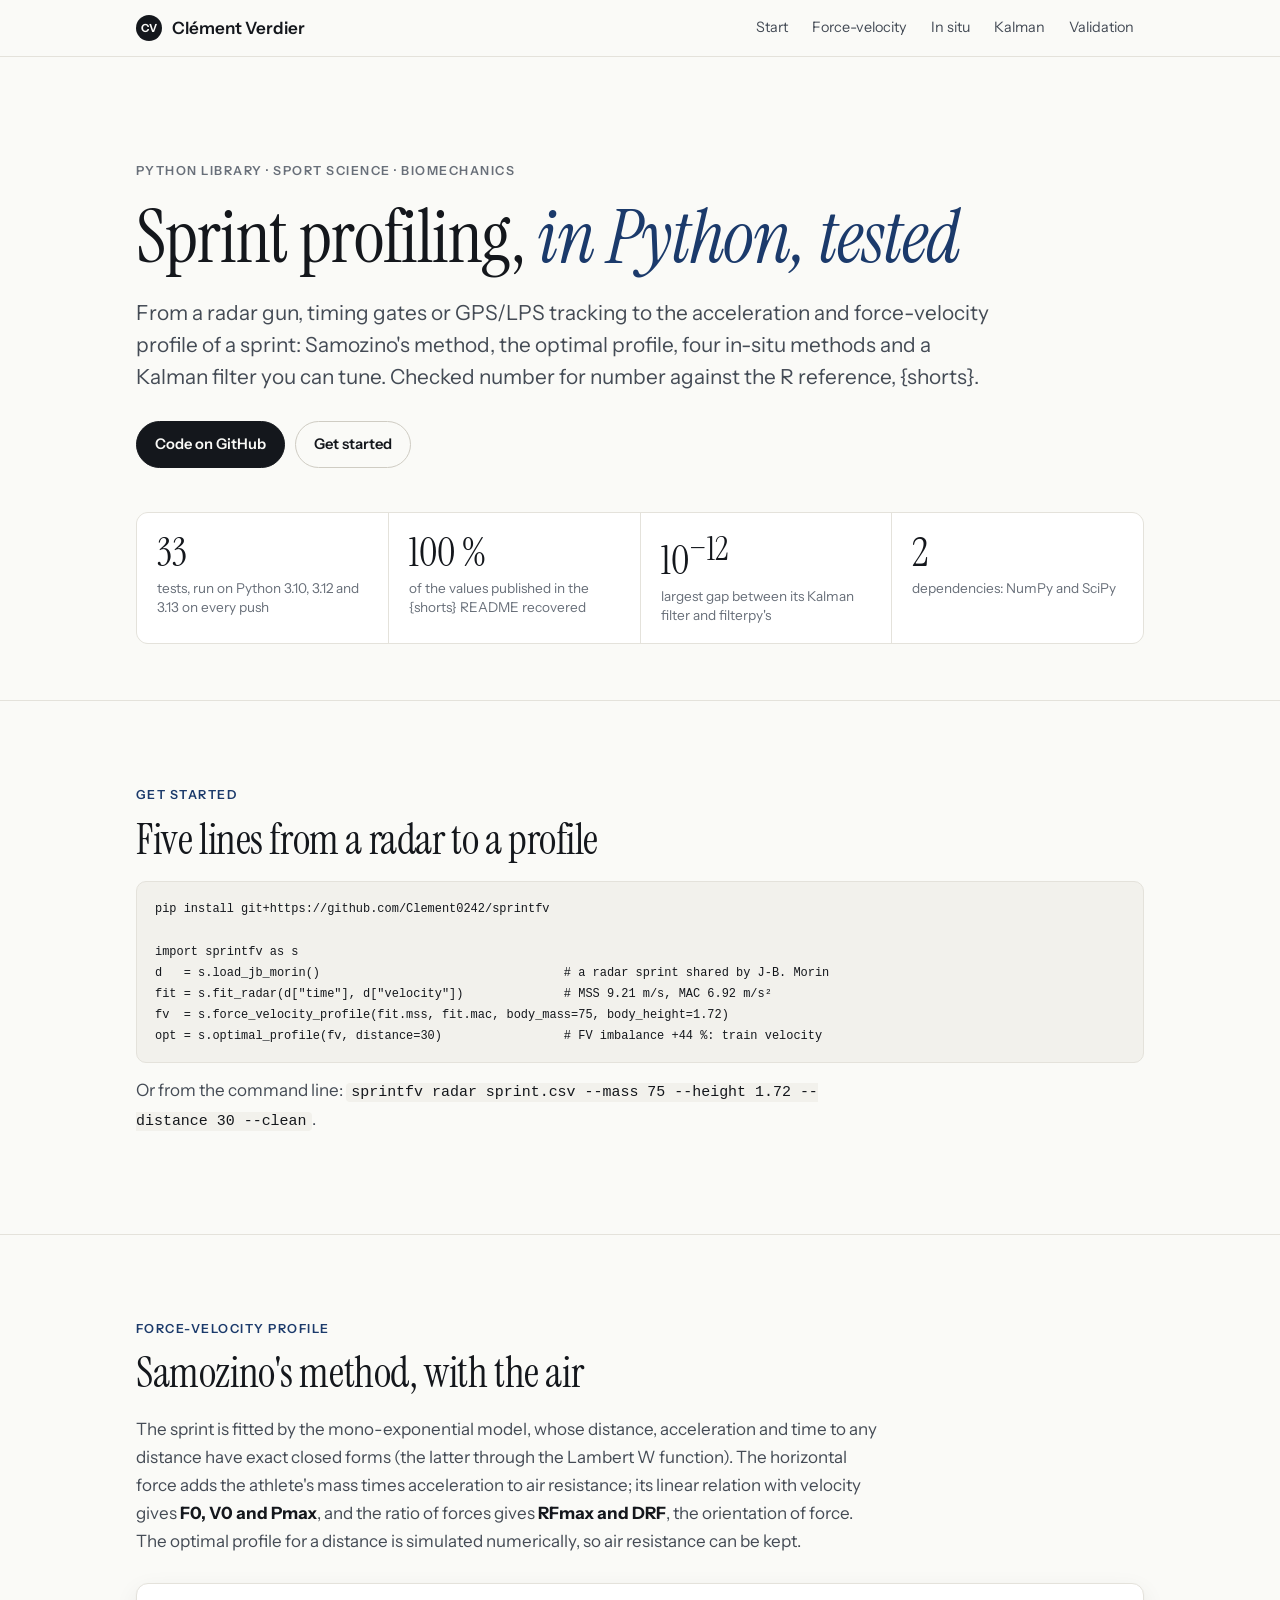
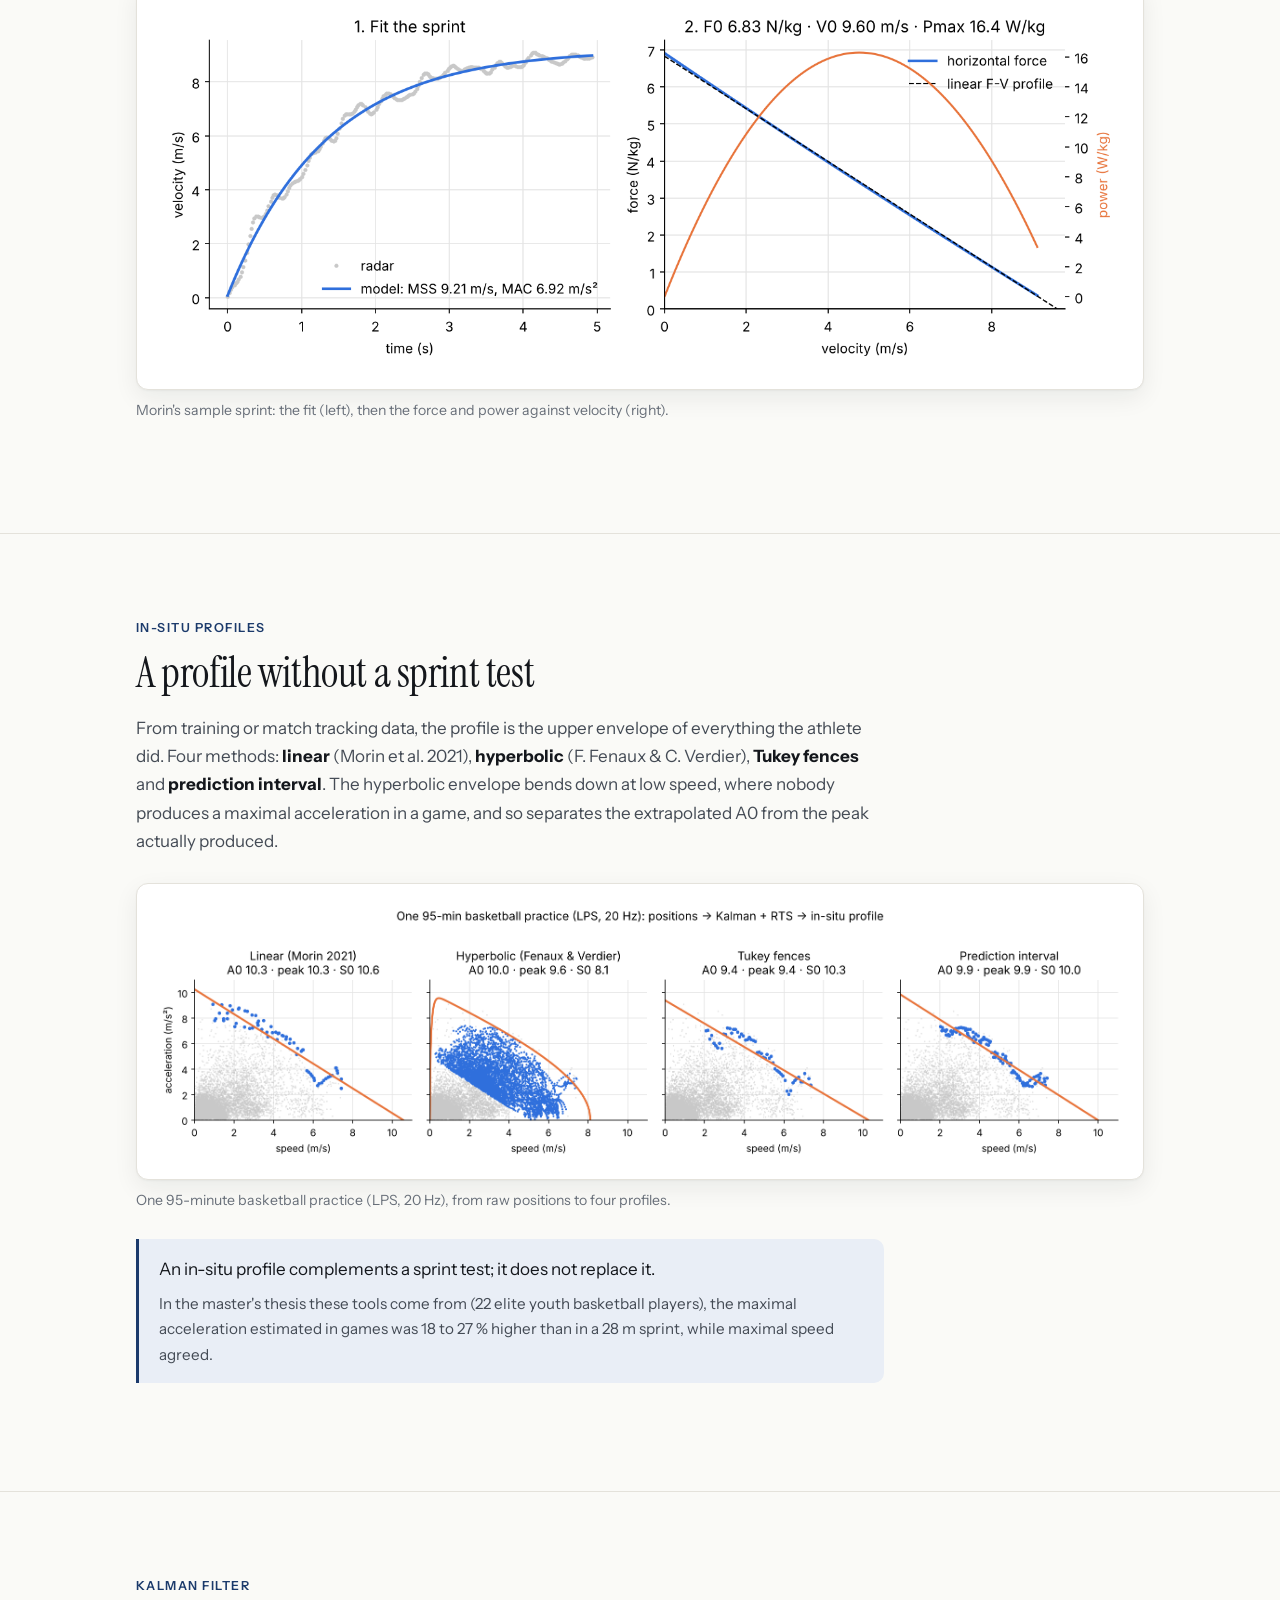
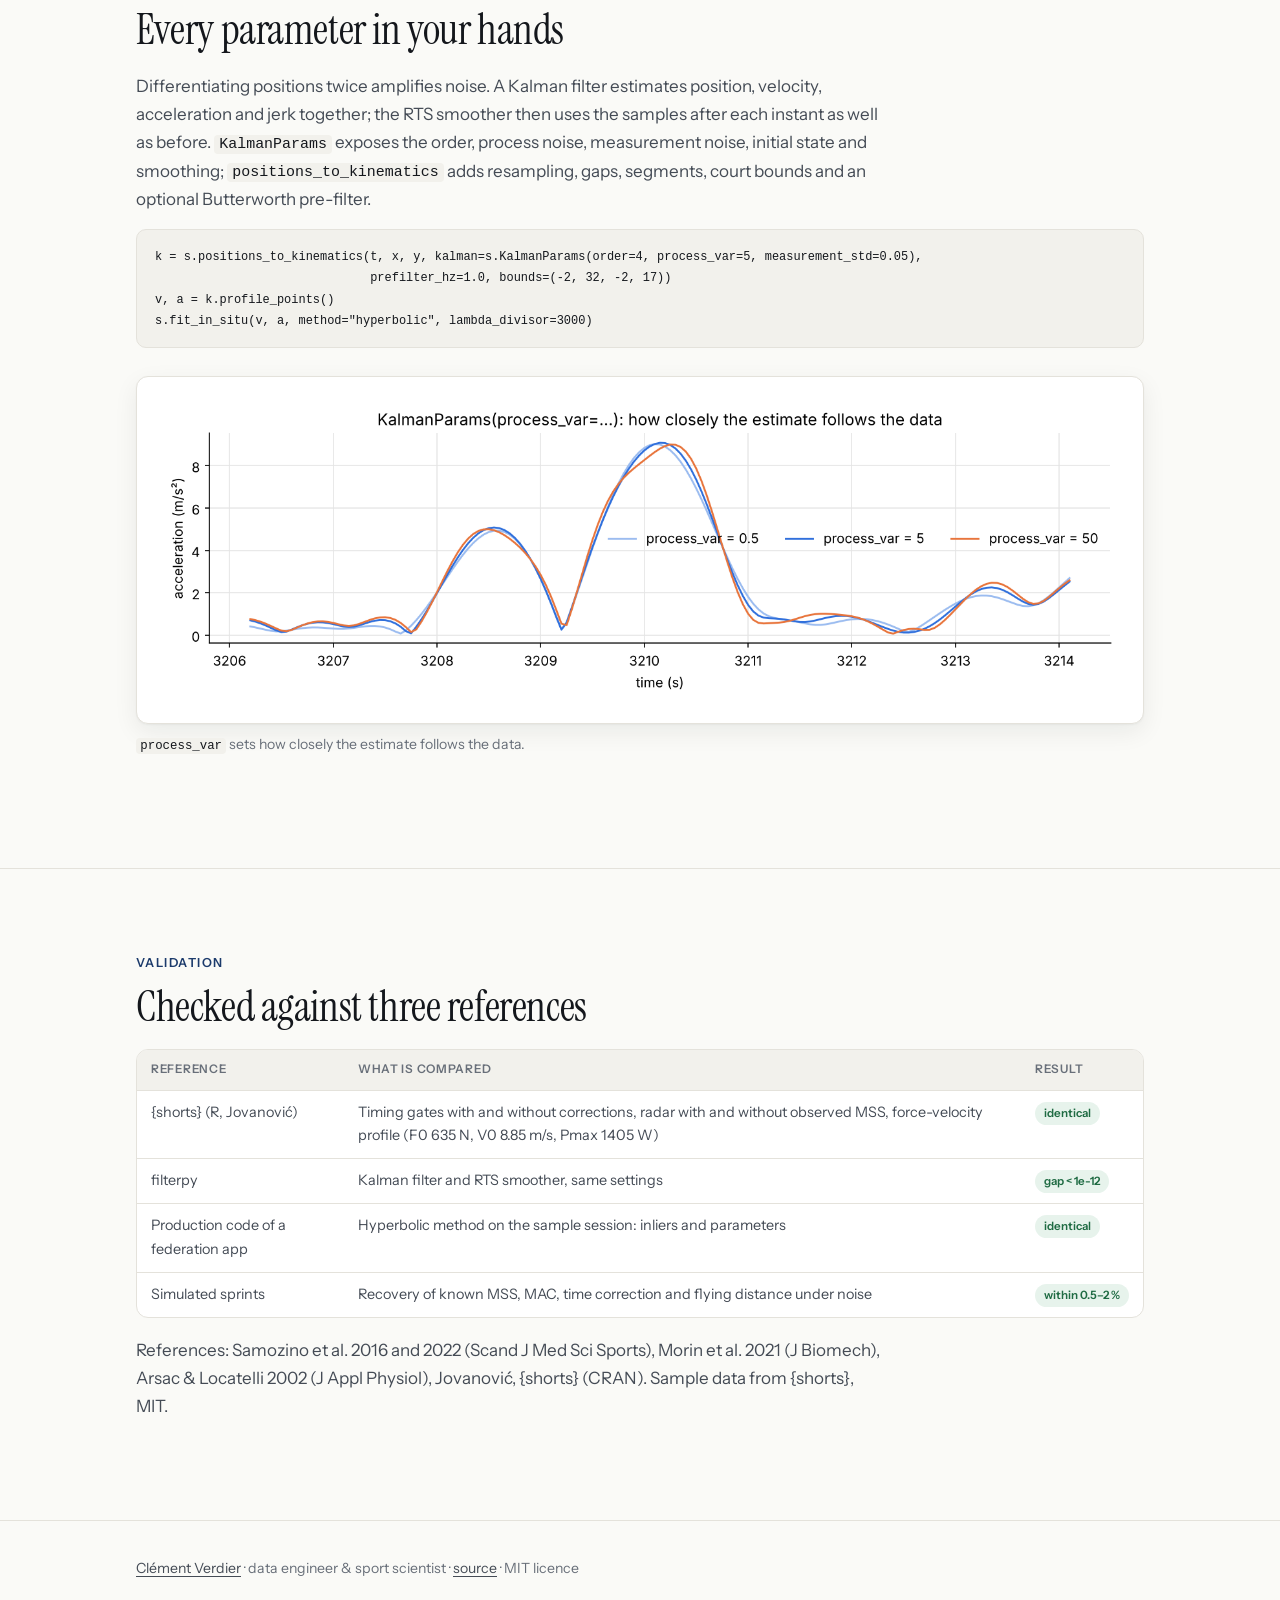
==== docs/index.html @ 25f881a1 "Project page (GitHub Pages, docs/) Co-Authored-By: Claude Opus 5.5 <noreply@anthropic.com> Claude-Se" ====
<!doctype html>
<html lang="en">
<head>
<meta charset="utf-8">
<meta name="viewport" content="width=device-width, initial-scale=1">
<title>sprintfv</title>
<meta name="description" content="Sprint acceleration and force-velocity profiling in Python: radar, timing gates and GPS/LPS tracking. Samozino method, in-situ profiles, configurable Kalman filter, validated against the R package shorts.">
<link rel="preconnect" href="https://fonts.googleapis.com">
<link rel="preconnect" href="https://fonts.gstatic.com" crossorigin>
<link href="https://fonts.googleapis.com/css2?family=Instrument+Serif:ital@0;1&family=Instrument+Sans:wght@400;500;600;700&display=swap" rel="stylesheet">
<link rel="stylesheet" href="projet.css">
</head>
<body>
<header class="barre"><div class="enveloppe">
  <a class="marque" href="https://clement0242.github.io"><b>CV</b> Clément Verdier</a>
  <nav aria-label="Sections">
    <a href="#start">Start</a><a href="#fvp">Force-velocity</a><a href="#insitu">In situ</a>
    <a href="#kalman">Kalman</a><a href="#validation">Validation</a>
  </nav>
</div></header>

<main>
<div class="tete"><div class="enveloppe">
  <p class="surtitre">Python library · sport science · biomechanics</p>
  <h1>Sprint profiling, <em>in Python, tested</em></h1>
  <p class="chapeau">From a radar gun, timing gates or GPS/LPS tracking to the acceleration and
  force-velocity profile of a sprint: Samozino's method, the optimal profile, four in-situ methods and a
  Kalman filter you can tune. Checked number for number against the R reference, {shorts}.</p>
  <div class="boutons">
    <a class="bouton" href="https://github.com/Clement0242/sprintfv">Code on GitHub</a>
    <a class="bouton creux" href="#start">Get started</a>
  </div>
  <div class="chiffres">
    <div><b>33</b><span>tests, run on Python 3.10, 3.12 and 3.13 on every push</span></div>
    <div><b>100 %</b><span>of the values published in the {shorts} README recovered</span></div>
    <div><b>10<sup>−12</sup></b><span>largest gap between its Kalman filter and filterpy's</span></div>
    <div><b>2</b><span>dependencies: NumPy and SciPy</span></div>
  </div>
</div></div>

<section id="start"><div class="enveloppe">
  <p class="etiq">Get started</p>
  <h2>Five lines from a radar to a profile</h2>
<pre><code>pip install git+https://github.com/Clement0242/sprintfv

import sprintfv as s
d   = s.load_jb_morin()                                  # a radar sprint shared by J-B. Morin
fit = s.fit_radar(d["time"], d["velocity"])              # MSS 9.21 m/s, MAC 6.92 m/s²
fv  = s.force_velocity_profile(fit.mss, fit.mac, body_mass=75, body_height=1.72)
opt = s.optimal_profile(fv, distance=30)                 # FV imbalance +44 %: train velocity</code></pre>
  <div class="prose"><p>Or from the command line:
  <code>sprintfv radar sprint.csv --mass 75 --height 1.72 --distance 30 --clean</code>.</p></div>
</div></section>

<section id="fvp"><div class="enveloppe">
  <p class="etiq">Force-velocity profile</p>
  <h2>Samozino's method, with the air</h2>
  <div class="prose"><p>The sprint is fitted by the mono-exponential model, whose distance, acceleration and time
  to any distance have exact closed forms (the latter through the Lambert W function). The horizontal force adds
  the athlete's mass times acceleration to air resistance; its linear relation with velocity gives
  <strong>F0, V0 and Pmax</strong>, and the ratio of forces gives <strong>RFmax and DRF</strong>, the orientation
  of force. The optimal profile for a distance is simulated numerically, so air resistance can be kept.</p></div>
  <figure><div class="feuille"><img src="radar_fvp.png" alt="Left: radar sprint and fitted velocity curve. Right: horizontal force and power against velocity, F0 6.83 N/kg, V0 9.60 m/s, Pmax 16.4 W/kg." width="1500" height="570" loading="lazy"></div>
  <figcaption>Morin's sample sprint: the fit (left), then the force and power against velocity (right).</figcaption></figure>
</div></section>

<section id="insitu"><div class="enveloppe">
  <p class="etiq">In-situ profiles</p>
  <h2>A profile without a sprint test</h2>
  <div class="prose"><p>From training or match tracking data, the profile is the upper envelope of everything the
  athlete did. Four methods: <strong>linear</strong> (Morin et al. 2021), <strong>hyperbolic</strong>
  (F. Fenaux &amp; C. Verdier), <strong>Tukey fences</strong> and <strong>prediction interval</strong>.
  The hyperbolic envelope bends down at low speed, where nobody produces a maximal acceleration in a game,
  and so separates the extrapolated A0 from the peak actually produced.</p></div>
  <figure><div class="feuille"><img src="in_situ_methods.png" alt="Four panels of speed against acceleration for one basketball practice, each with the profile of one method." width="2085" height="558" loading="lazy"></div>
  <figcaption>One 95-minute basketball practice (LPS, 20 Hz), from raw positions to four profiles.</figcaption></figure>
  <div class="constat"><p>An in-situ profile complements a sprint test; it does not replace it.</p>
  <p>In the master's thesis these tools come from (22 elite youth basketball players), the maximal acceleration
  estimated in games was 18 to 27 % higher than in a 28 m sprint, while maximal speed agreed.</p></div>
</div></section>

<section id="kalman"><div class="enveloppe">
  <p class="etiq">Kalman filter</p>
  <h2>Every parameter in your hands</h2>
  <div class="prose"><p>Differentiating positions twice amplifies noise. A Kalman filter estimates position,
  velocity, acceleration and jerk together; the RTS smoother then uses the samples after each instant as well
  as before. <code>KalmanParams</code> exposes the order, process noise, measurement noise, initial state and
  smoothing; <code>positions_to_kinematics</code> adds resampling, gaps, segments, court bounds and an optional
  Butterworth pre-filter.</p></div>
<pre><code>k = s.positions_to_kinematics(t, x, y, kalman=s.KalmanParams(order=4, process_var=5, measurement_std=0.05),
                              prefilter_hz=1.0, bounds=(-2, 32, -2, 17))
v, a = k.profile_points()
s.fit_in_situ(v, a, method="hyperbolic", lambda_divisor=3000)</code></pre>
  <figure><div class="feuille"><img src="kalman_process_var.png" alt="Acceleration over eight seconds for three values of the process noise: the higher it is, the closer the estimate follows the data." width="1500" height="480" loading="lazy"></div>
  <figcaption><code>process_var</code> sets how closely the estimate follows the data.</figcaption></figure>
</div></section>

<section id="validation"><div class="enveloppe">
  <p class="etiq">Validation</p>
  <h2>Checked against three references</h2>
  <div class="tableau"><table>
    <thead><tr><th>Reference</th><th>What is compared</th><th>Result</th></tr></thead>
    <tbody>
      <tr><td>{shorts} (R, Jovanović)</td><td>Timing gates with and without corrections, radar with and without observed MSS, force-velocity profile (F0 635 N, V0 8.85 m/s, Pmax 1405 W)</td><td><span class="pastille ok">identical</span></td></tr>
      <tr><td>filterpy</td><td>Kalman filter and RTS smoother, same settings</td><td><span class="pastille ok">gap &lt; 1e-12</span></td></tr>
      <tr><td>Production code of a federation app</td><td>Hyperbolic method on the sample session: inliers and parameters</td><td><span class="pastille ok">identical</span></td></tr>
      <tr><td>Simulated sprints</td><td>Recovery of known MSS, MAC, time correction and flying distance under noise</td><td><span class="pastille ok">within 0.5–2 %</span></td></tr>
    </tbody>
  </table></div>
  <div class="prose"><p>References: Samozino et al. 2016 and 2022 (Scand J Med Sci Sports), Morin et al. 2021
  (J Biomech), Arsac &amp; Locatelli 2002 (J Appl Physiol), Jovanović, {shorts} (CRAN). Sample data from {shorts}, MIT.</p></div>
</div></section>
</main>

<footer><div class="enveloppe">
  <a href="https://clement0242.github.io">Clément Verdier</a> · data engineer &amp; sport scientist ·
  <a href="https://github.com/Clement0242/sprintfv">source</a> · MIT licence
</div></footer>
</body>
</html>
---- docs/projet.css ----
/* Project pages (GitHub Pages) of Clément Verdier — same direction as
   clement0242.github.io: paper, ink, one accent, Instrument Serif titles.
   No framework, no build; figures sit on a white "sheet" so they stay
   readable in dark mode. */

:root {
  --fond: #FAFAF7; --surface: #FFFFFF; --creux: #F2F1EC;
  --ligne: #E4E2DB; --ligne-2: #CFCCC3;
  --encre: #14171C; --texte-2: #444B55; --mut: #686F79;
  --accent: #1B3A6B; --accent-2: #2C5394; --accent-w: #E9EEF6;
  --ok: #1F6B43; --ok-w: #E7F3EC; --warn: #8A5300; --warn-w: #FBF0DC; --ko: #9B2C2C; --ko-w: #F8E6E6;
  --serif: "Instrument Serif", Georgia, serif;
  --texte: "Instrument Sans", "Helvetica Neue", Helvetica, Arial, sans-serif;
  --mono: ui-monospace, "SFMono-Regular", Menlo, Consolas, monospace;
  --large: 1120px; --lisible: 68ch;
  --ombre: 0 1px 2px rgba(20, 23, 28, .04), 0 8px 24px rgba(20, 23, 28, .07);
  color-scheme: light;
}
@media (prefers-color-scheme: dark) {
  :root:not([data-theme="light"]) {
    --fond: #111418; --surface: #181C22; --creux: #1F242B;
    --ligne: #2A3038; --ligne-2: #3A414B;
    --encre: #ECEDEF; --texte-2: #C4C8CE; --mut: #9AA1AB;
    --accent: #9DB8E8; --accent-2: #B9CCF0; --accent-w: #1C2635;
    --ok: #8FD3AC; --ok-w: #16281F; --warn: #F0C27A; --warn-w: #2C2414; --ko: #F0A3A3; --ko-w: #2E1A1A;
    color-scheme: dark;
  }
}

*, *::before, *::after { box-sizing: border-box; }
html { -webkit-text-size-adjust: 100%; scroll-behavior: smooth; }
body {
  margin: 0; background: var(--fond); color: var(--texte-2);
  font: 400 1.0625rem/1.65 var(--texte); -webkit-font-smoothing: antialiased;
}
@media (prefers-reduced-motion: reduce) { html { scroll-behavior: auto; } }
a { color: var(--accent); text-underline-offset: 3px; text-decoration-thickness: 1px; }
a:hover { color: var(--accent-2); }
img { max-width: 100%; height: auto; display: block; }
code { font-family: var(--mono); font-size: .88em; background: var(--creux); padding: .1em .35em; border-radius: 4px; color: var(--encre); }
pre { font-family: var(--mono); font-size: .85rem; line-height: 1.55; background: var(--creux); border: 1px solid var(--ligne);
      border-radius: 10px; padding: 16px 18px; overflow-x: auto; color: var(--encre); }
pre code { background: none; padding: 0; }

.enveloppe { max-width: var(--large); margin: 0 auto; padding: 0 clamp(16px, 5vw, 56px); }

/* --- top bar -------------------------------------------------------------- */
.barre { position: sticky; top: 0; z-index: 10; background: color-mix(in srgb, var(--fond) 88%, transparent);
         backdrop-filter: saturate(1.4) blur(10px); border-bottom: 1px solid var(--ligne); }
.barre .enveloppe { display: flex; align-items: center; gap: 20px; height: 56px; }
.marque { font-weight: 600; color: var(--encre); text-decoration: none; display: flex; align-items: center; gap: 10px; white-space: nowrap; }
.marque b { width: 26px; height: 26px; border-radius: 50%; background: var(--encre); color: var(--fond);
            display: grid; place-items: center; font-size: .7rem; letter-spacing: .02em; }
.barre nav { display: flex; gap: 4px; margin-left: auto; overflow-x: auto; scrollbar-width: none; }
.barre nav::-webkit-scrollbar { display: none; }
.barre nav a { color: var(--texte-2); text-decoration: none; font-size: .9rem; padding: 6px 10px; border-radius: 999px; white-space: nowrap; }
.barre nav a:hover { background: var(--creux); color: var(--encre); }

/* --- header --------------------------------------------------------------- */
.tete { padding: clamp(48px, 9vw, 104px) 0 clamp(32px, 5vw, 56px); border-bottom: 1px solid var(--ligne); }
.surtitre { font-size: .78rem; font-weight: 600; letter-spacing: .12em; text-transform: uppercase; color: var(--mut); margin: 0 0 18px; }
h1 { font: 400 clamp(2.6rem, 7vw, 4.6rem)/1.02 var(--serif); color: var(--encre); letter-spacing: -.015em; margin: 0 0 22px; }
h1 em { color: var(--accent); }
.chapeau { font-size: clamp(1.1rem, 2vw, 1.3rem); line-height: 1.55; max-width: 62ch; margin: 0 0 28px; color: var(--texte-2); }
.boutons { display: flex; flex-wrap: wrap; gap: 10px; }
.bouton { display: inline-flex; align-items: center; gap: 8px; padding: 10px 18px; border-radius: 999px; font-weight: 600;
          font-size: .92rem; text-decoration: none; border: 1px solid var(--encre); background: var(--encre); color: var(--fond); }
.bouton:hover { color: var(--fond); opacity: .88; }
.bouton.creux { background: transparent; color: var(--encre); border-color: var(--ligne-2); }
.bouton.creux:hover { background: var(--creux); color: var(--encre); }

/* --- key figures ---------------------------------------------------------- */
.chiffres { display: grid; grid-template-columns: repeat(auto-fit, minmax(170px, 1fr)); gap: 1px; background: var(--ligne);
            border: 1px solid var(--ligne); border-radius: 12px; overflow: hidden; margin: clamp(28px, 4vw, 44px) 0 0; }
.chiffres div { background: var(--surface); padding: 18px 20px; }
.chiffres b { display: block; font: 400 clamp(1.9rem, 4vw, 2.5rem)/1.05 var(--serif); color: var(--encre); margin-bottom: 6px; }
.chiffres span { font-size: .85rem; color: var(--mut); line-height: 1.4; display: block; }

/* --- sections ------------------------------------------------------------- */
section { padding: clamp(44px, 7vw, 84px) 0; border-bottom: 1px solid var(--ligne); }
section:last-of-type { border-bottom: 0; }
h2 { font: 400 clamp(1.8rem, 4vw, 2.6rem)/1.1 var(--serif); color: var(--encre); margin: 0 0 18px; letter-spacing: -.01em; }
h3 { font-weight: 600; font-size: 1.1rem; color: var(--encre); margin: 32px 0 10px; }
.etiq { font-size: .78rem; font-weight: 600; letter-spacing: .12em; text-transform: uppercase; color: var(--accent); margin: 0 0 12px; }
.prose { max-width: var(--lisible); }
.prose p, .prose ul { margin: 0 0 16px; }
.prose li { margin-bottom: 6px; }
.prose strong { color: var(--encre); }

/* Key finding, in a box */
.constat { border-left: 3px solid var(--accent); background: var(--accent-w); padding: 16px 20px; border-radius: 0 10px 10px 0;
           margin: 24px 0; max-width: var(--lisible); color: var(--encre); }
.constat p { margin: 0; }
.constat p + p { margin-top: 8px; color: var(--texte-2); font-size: .95rem; }

/* Figures on a white sheet */
figure { margin: 28px 0; }
.feuille { background: #fff; border: 1px solid var(--ligne); border-radius: 12px; padding: clamp(10px, 2vw, 18px); box-shadow: var(--ombre); }
figcaption { font-size: .88rem; color: var(--mut); margin-top: 10px; max-width: var(--lisible); line-height: 1.5; }
.duo { display: grid; grid-template-columns: repeat(auto-fit, minmax(300px, 1fr)); gap: 20px; }
.duo figure { margin: 0; }

/* Cards */
.cartes { display: grid; grid-template-columns: repeat(auto-fit, minmax(240px, 1fr)); gap: 16px; margin: 24px 0; }
.carte { background: var(--surface); border: 1px solid var(--ligne); border-radius: 12px; padding: 18px 20px; }
.carte h3 { margin: 0 0 6px; font-size: 1rem; }
.carte p { margin: 0; font-size: .93rem; }
.carte .meta { font-size: .78rem; color: var(--mut); margin-top: 10px; font-family: var(--mono); overflow-wrap: anywhere; }

/* Tables */
.tableau { overflow-x: auto; border: 1px solid var(--ligne); border-radius: 12px; background: var(--surface); margin: 18px 0; }
table { border-collapse: collapse; width: 100%; font-size: .9rem; }
th, td { text-align: left; padding: 10px 14px; border-bottom: 1px solid var(--ligne); vertical-align: top; }
th { font-size: .74rem; font-weight: 600; letter-spacing: .06em; text-transform: uppercase; color: var(--mut); background: var(--creux); white-space: nowrap; }
tr:last-child td { border-bottom: 0; }
td.num, th.num { text-align: right; font-variant-numeric: tabular-nums; }
td code { white-space: nowrap; }

.pastille { display: inline-block; font-size: .72rem; font-weight: 600; padding: 2px 9px; border-radius: 999px; white-space: nowrap;
            background: var(--creux); color: var(--texte-2); }
.pastille.ok { background: var(--ok-w); color: var(--ok); }
.pastille.warn { background: var(--warn-w); color: var(--warn); }
.pastille.ko { background: var(--ko-w); color: var(--ko); }
.pastille.sante { background: var(--ko-w); color: var(--ko); }
.pastille.pseudo { background: var(--warn-w); color: var(--warn); }

/* Collapsible blocks (native <details>) */
details { border: 1px solid var(--ligne); border-radius: 12px; background: var(--surface); margin: 12px 0; }
details > summary { cursor: pointer; padding: 14px 18px; font-weight: 600; color: var(--encre); list-style: none; display: flex; gap: 10px; align-items: baseline; flex-wrap: wrap; }
details > summary::-webkit-details-marker { display: none; }
details > summary::before { content: "+"; font-family: var(--mono); color: var(--accent); width: 1ch; }
details[open] > summary::before { content: "−"; }
details > summary small { font-weight: 400; color: var(--mut); }
details .tableau { margin: 0 14px 14px; }
details > p { margin: 0 18px 12px; font-size: .93rem; }

/* Lineage diagram */
.lignage { overflow-x: auto; background: var(--surface); border: 1px solid var(--ligne); border-radius: 12px; padding: 14px; }
.lignage svg { display: block; min-width: 820px; width: 100%; height: auto; }
.lignage text { font-family: var(--texte); fill: var(--encre); }

footer { padding: 36px 0 56px; color: var(--mut); font-size: .88rem; border-top: 1px solid var(--ligne); }
footer a { color: var(--texte-2); }
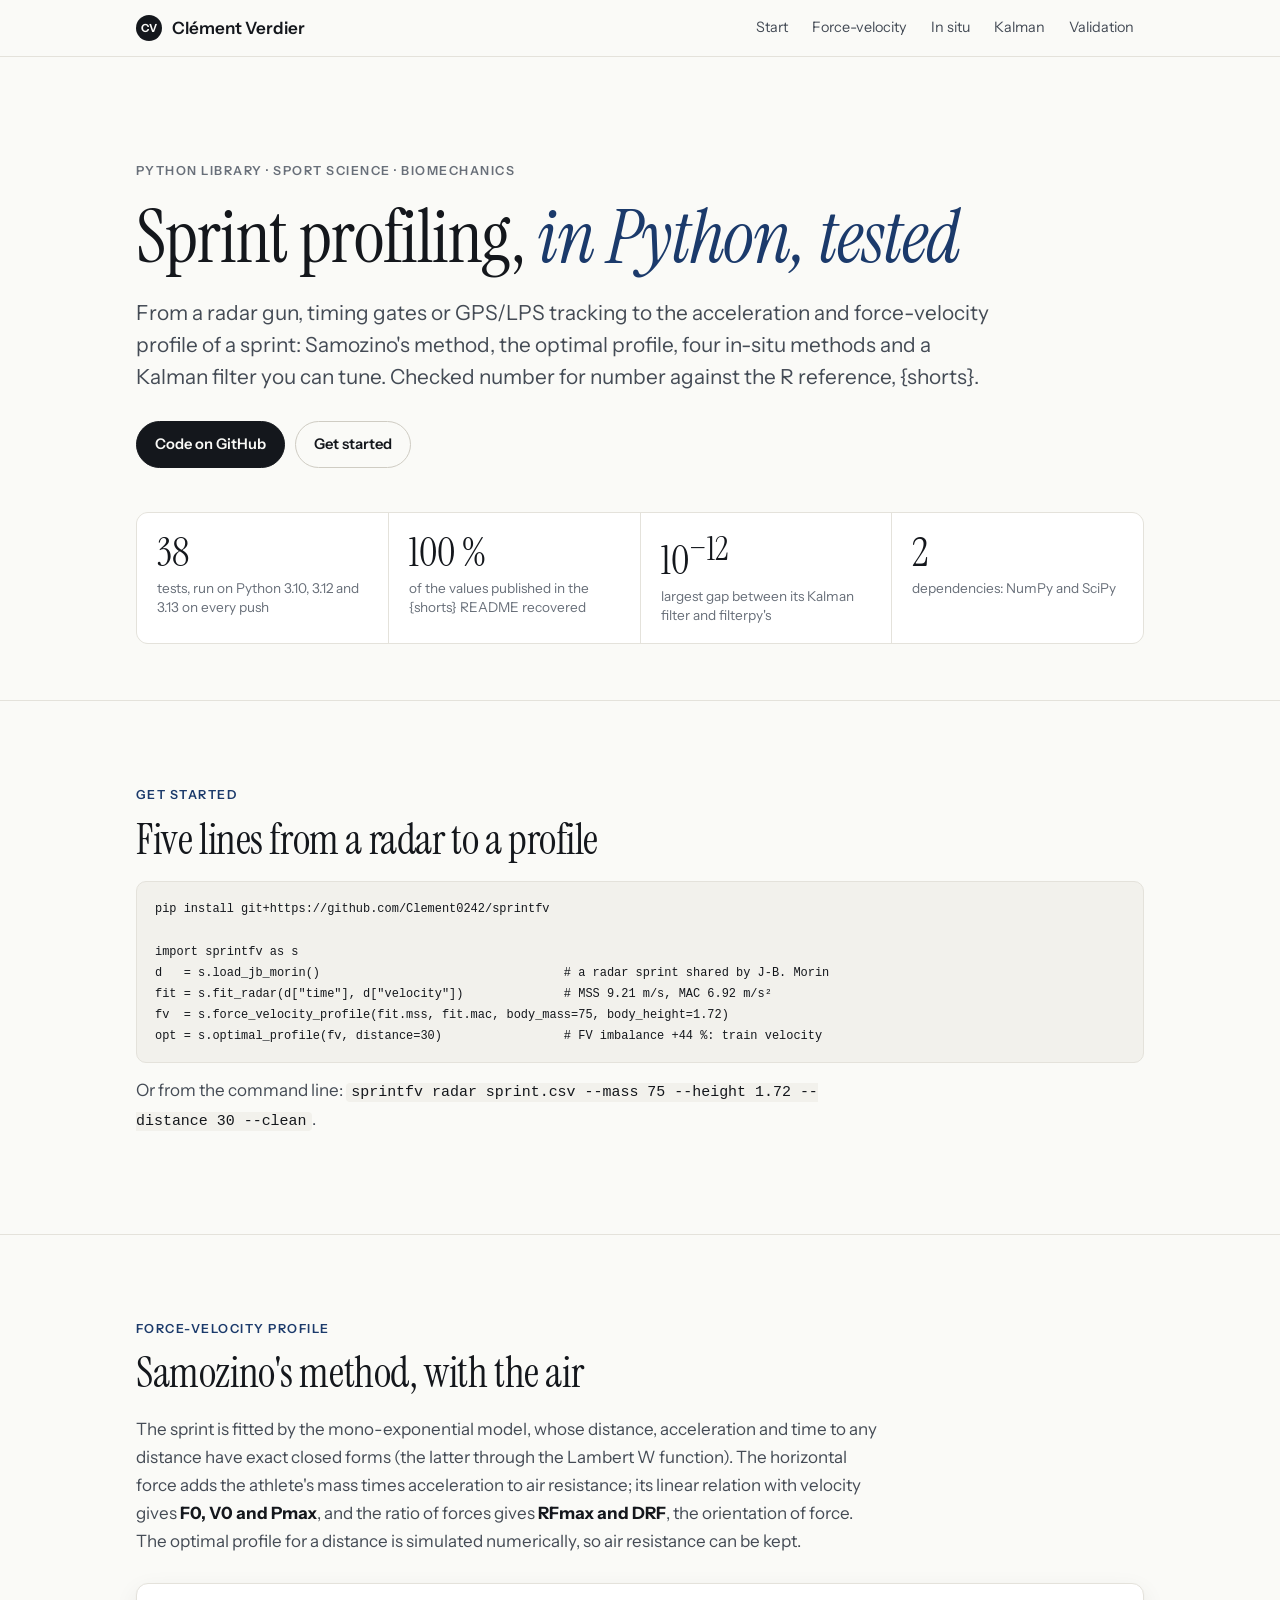
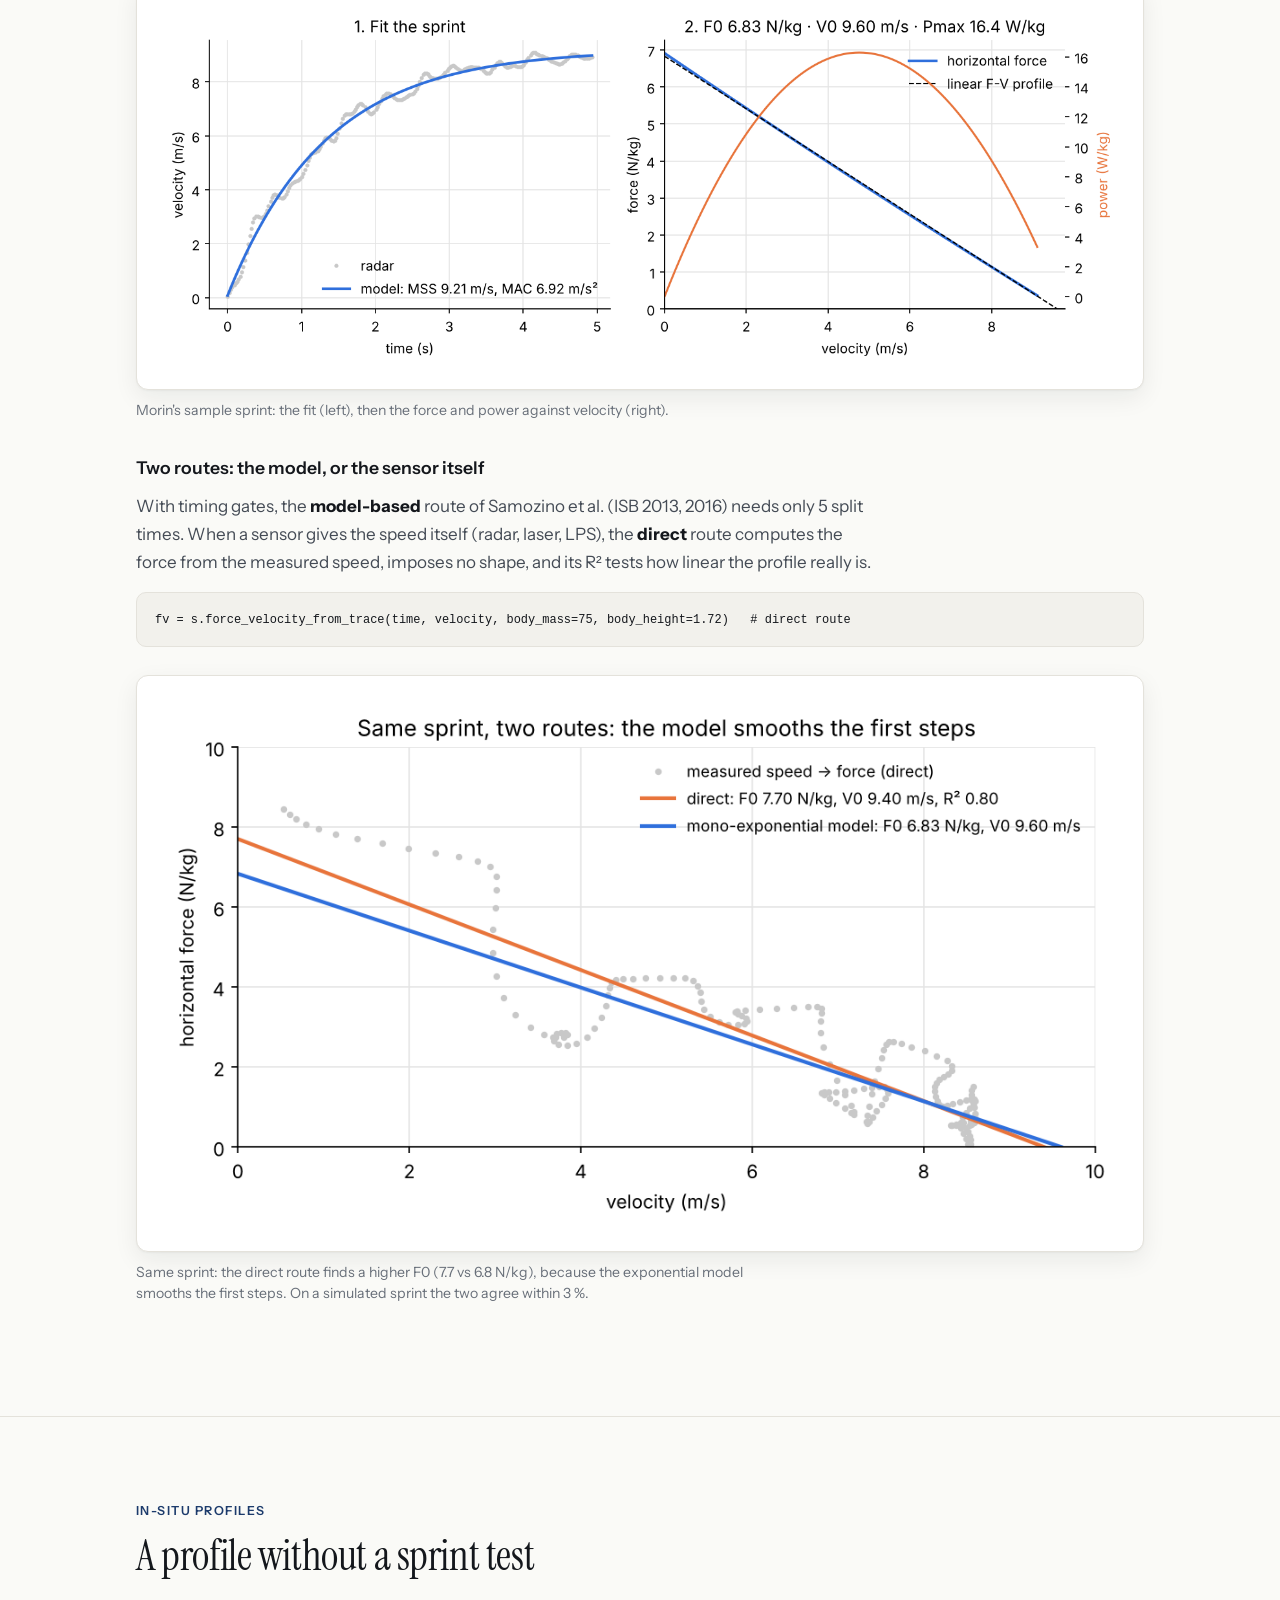
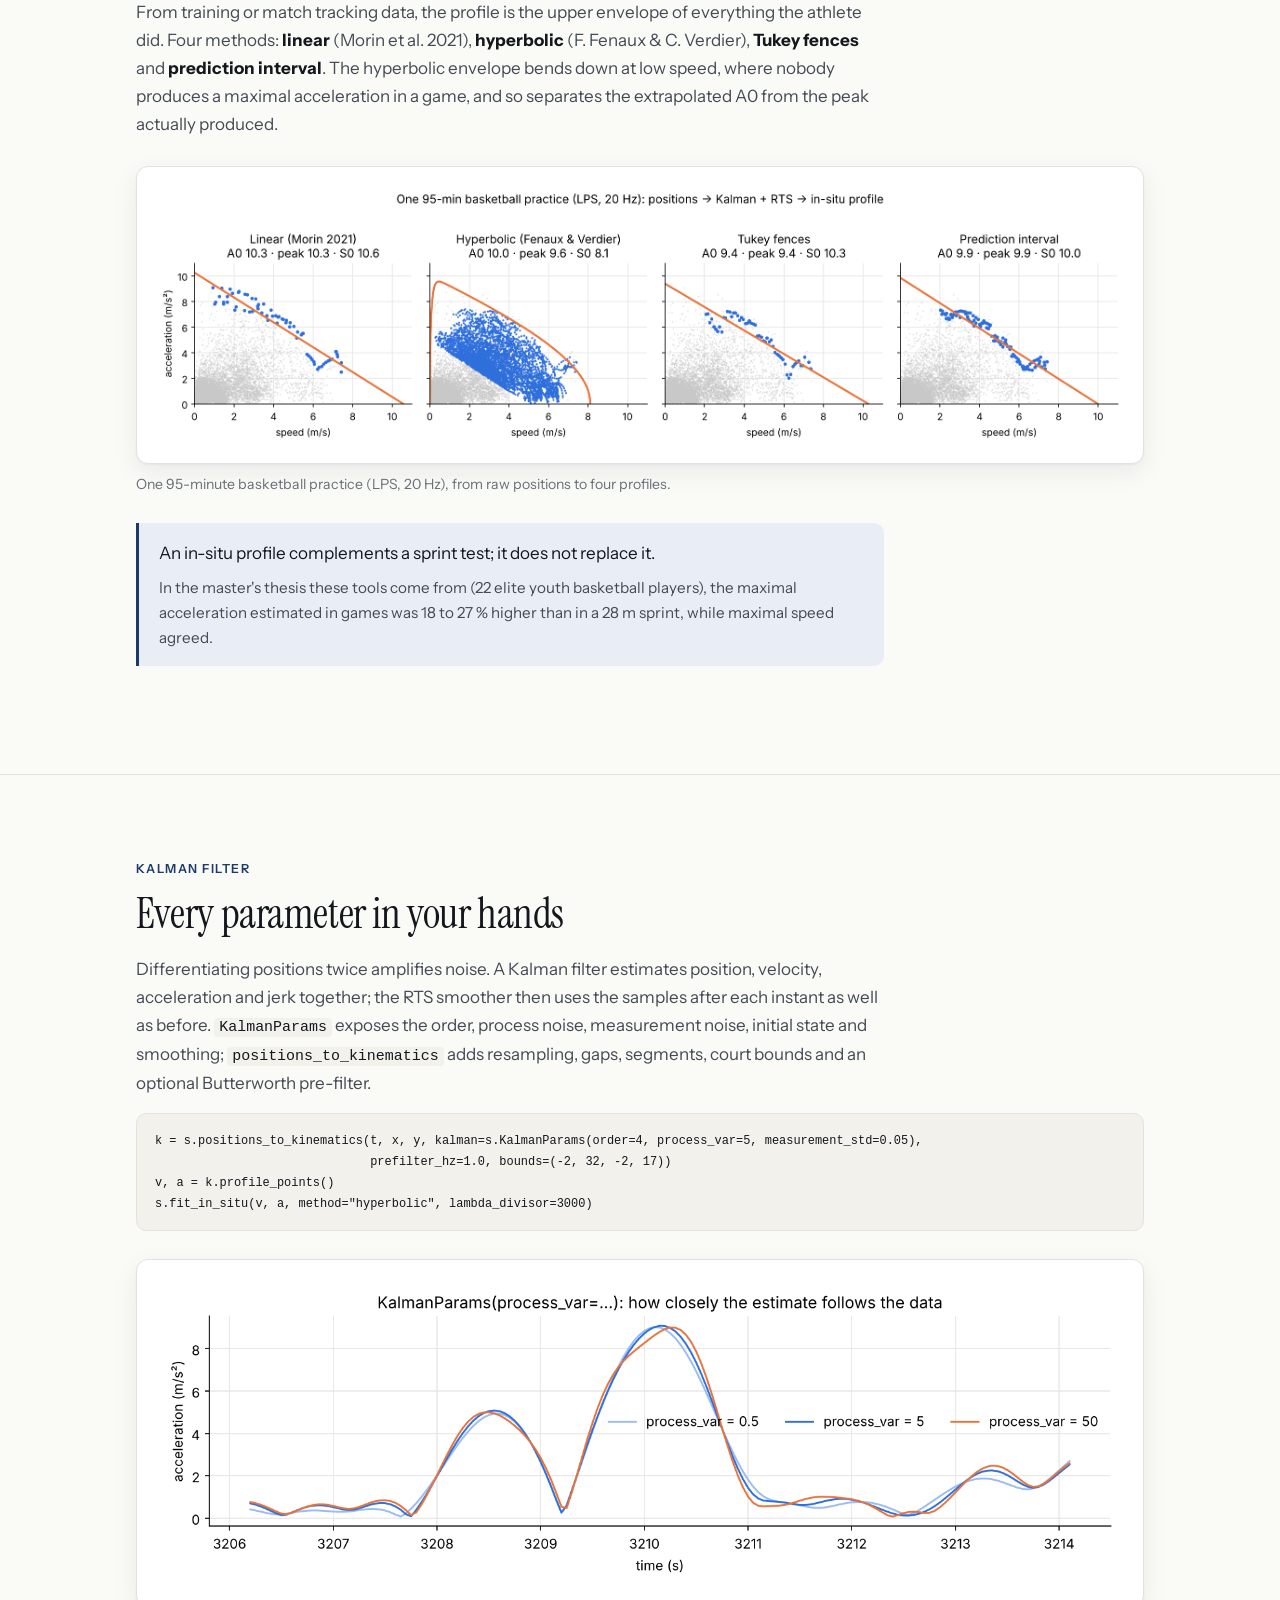
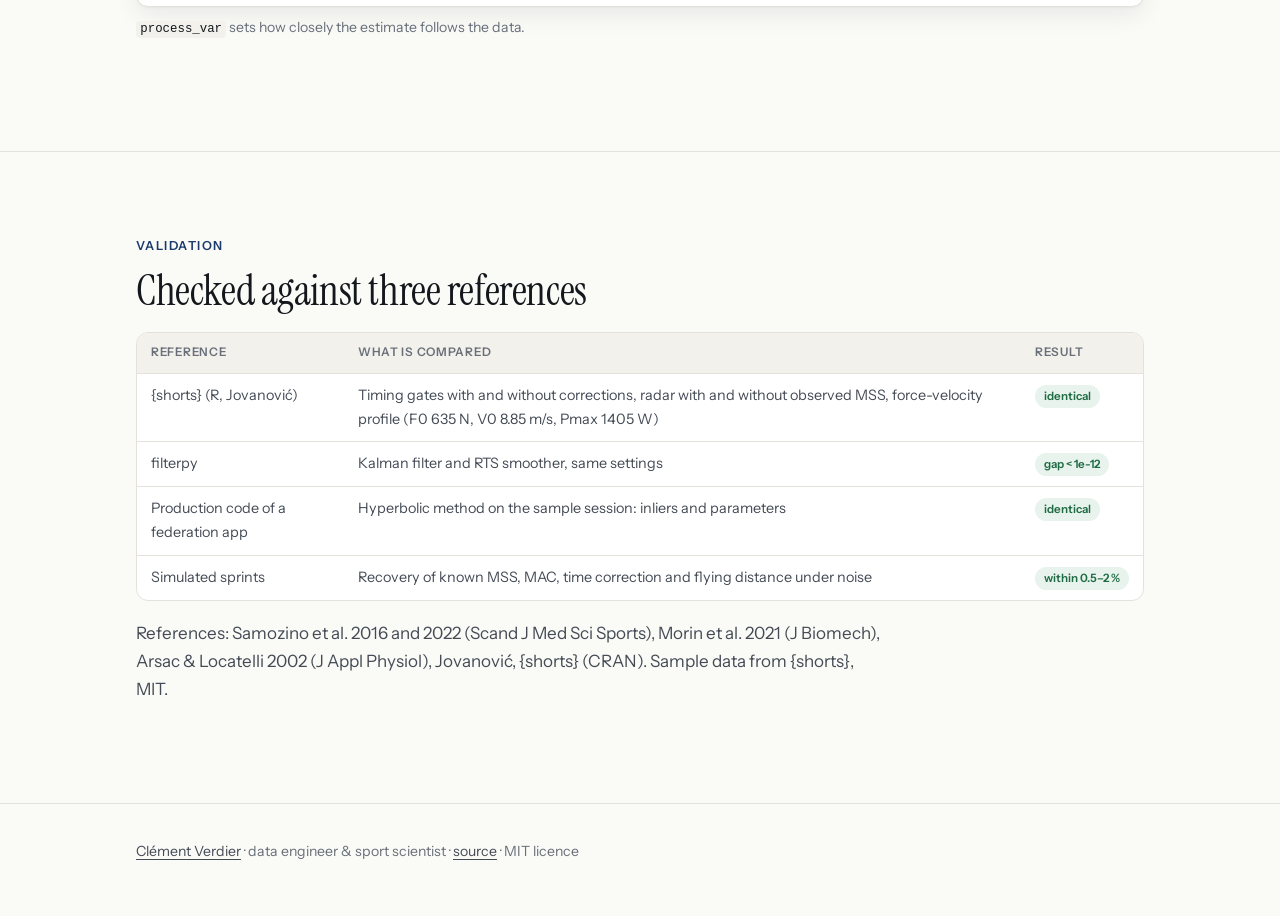
==== commit 7c0c0d3d: "Direct force-velocity route from a sensor trace (no exponential model) force_velocity_from_trace: F_" ====
--- a/docs/index.html
+++ b/docs/index.html
@@ -31,7 +31,7 @@
     <a class="bouton creux" href="#start">Get started</a>
   </div>
   <div class="chiffres">
-    <div><b>33</b><span>tests, run on Python 3.10, 3.12 and 3.13 on every push</span></div>
+    <div><b>38</b><span>tests, run on Python 3.10, 3.12 and 3.13 on every push</span></div>
     <div><b>100 %</b><span>of the values published in the {shorts} README recovered</span></div>
     <div><b>10<sup>−12</sup></b><span>largest gap between its Kalman filter and filterpy's</span></div>
     <div><b>2</b><span>dependencies: NumPy and SciPy</span></div>
@@ -62,6 +62,14 @@
   of force. The optimal profile for a distance is simulated numerically, so air resistance can be kept.</p></div>
   <figure><div class="feuille"><img src="radar_fvp.png" alt="Left: radar sprint and fitted velocity curve. Right: horizontal force and power against velocity, F0 6.83 N/kg, V0 9.60 m/s, Pmax 16.4 W/kg." width="1500" height="570" loading="lazy"></div>
   <figcaption>Morin's sample sprint: the fit (left), then the force and power against velocity (right).</figcaption></figure>
+  <h3>Two routes: the model, or the sensor itself</h3>
+  <div class="prose"><p>With timing gates, the <strong>model-based</strong> route of Samozino et al. (ISB 2013, 2016) needs only
+  5 split times. When a sensor gives the speed itself (radar, laser, LPS), the <strong>direct</strong> route computes the
+  force from the measured speed, imposes no shape, and its R² tests how linear the profile really is.</p></div>
+<pre><code>fv = s.force_velocity_from_trace(time, velocity, body_mass=75, body_height=1.72)   # direct route</code></pre>
+  <figure><div class="feuille"><img src="fv_two_routes.png" alt="Force against velocity for one sprint: measured points, the direct regression line and the model-based line." width="1080" height="600" loading="lazy"></div>
+  <figcaption>Same sprint: the direct route finds a higher F0 (7.7 vs 6.8 N/kg), because the exponential model smooths the first
+  steps. On a simulated sprint the two agree within 3 %.</figcaption></figure>
 </div></section>
 
 <section id="insitu"><div class="enveloppe">
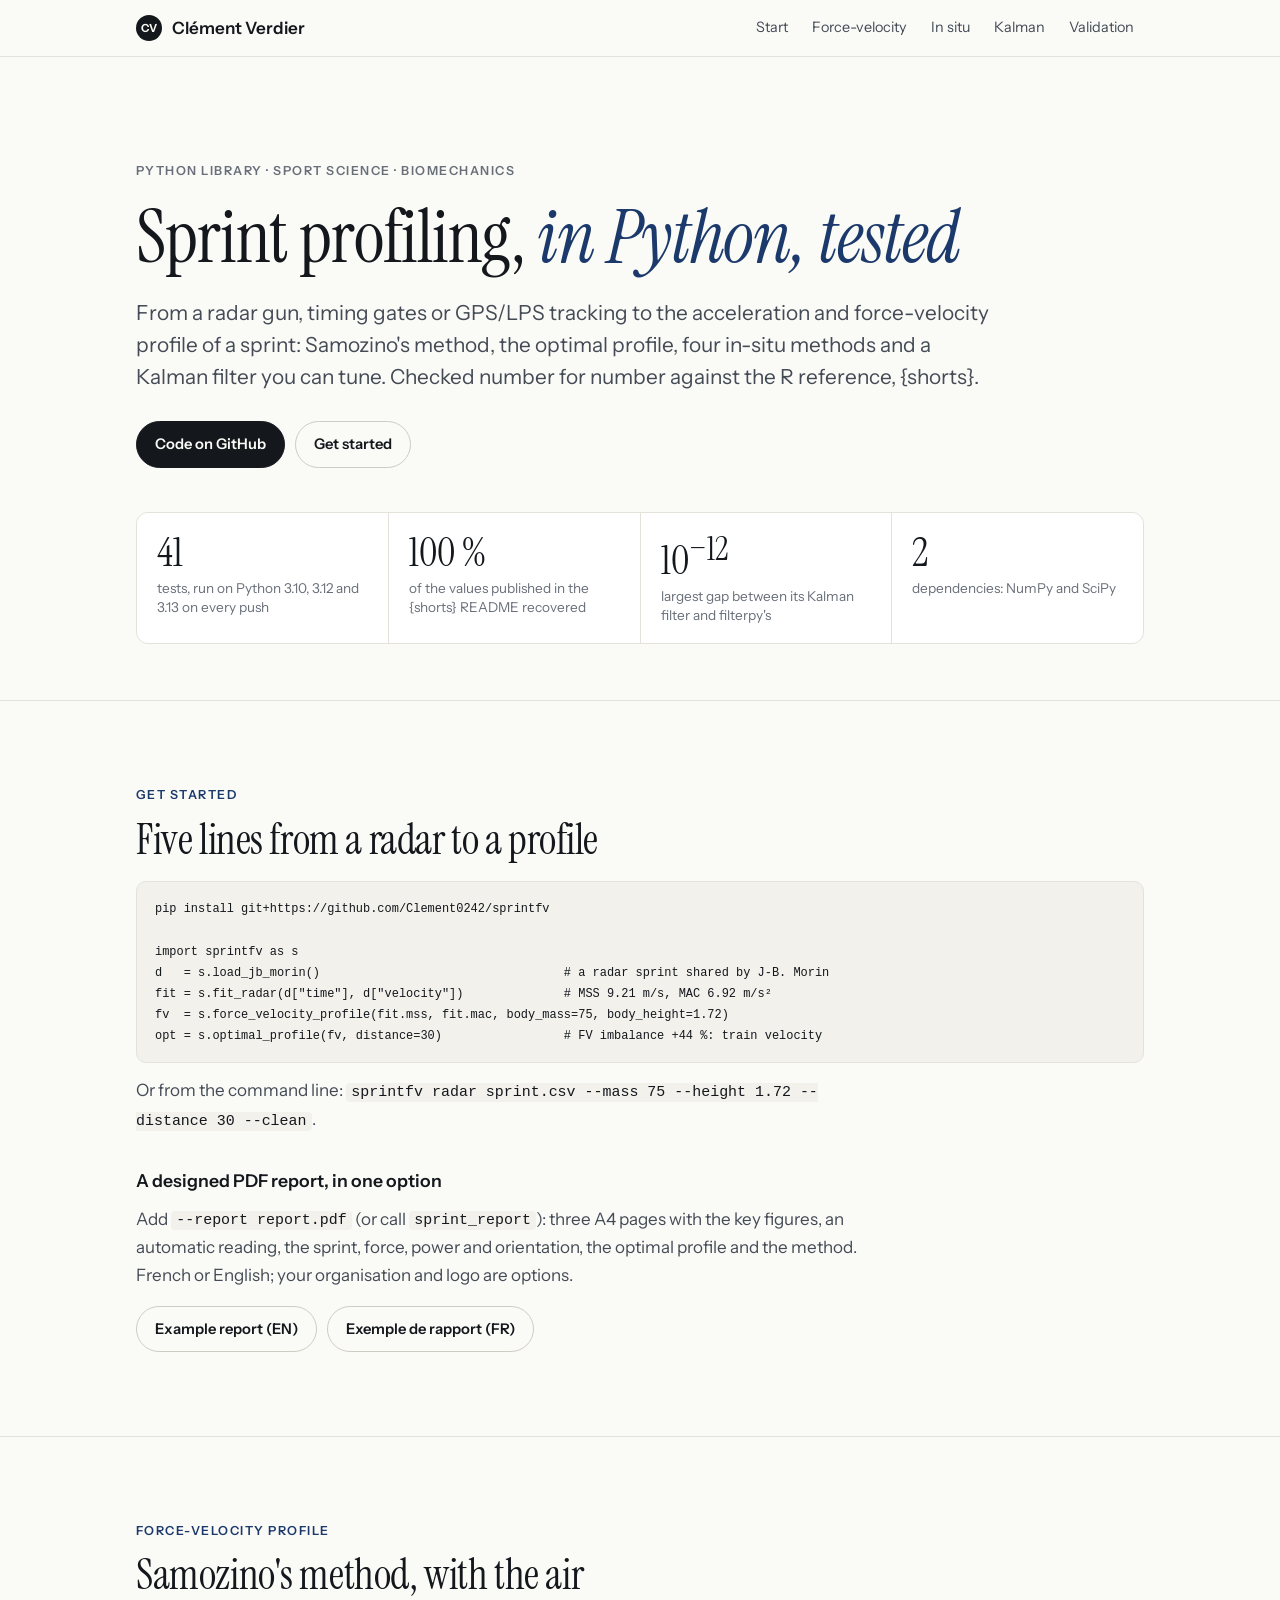
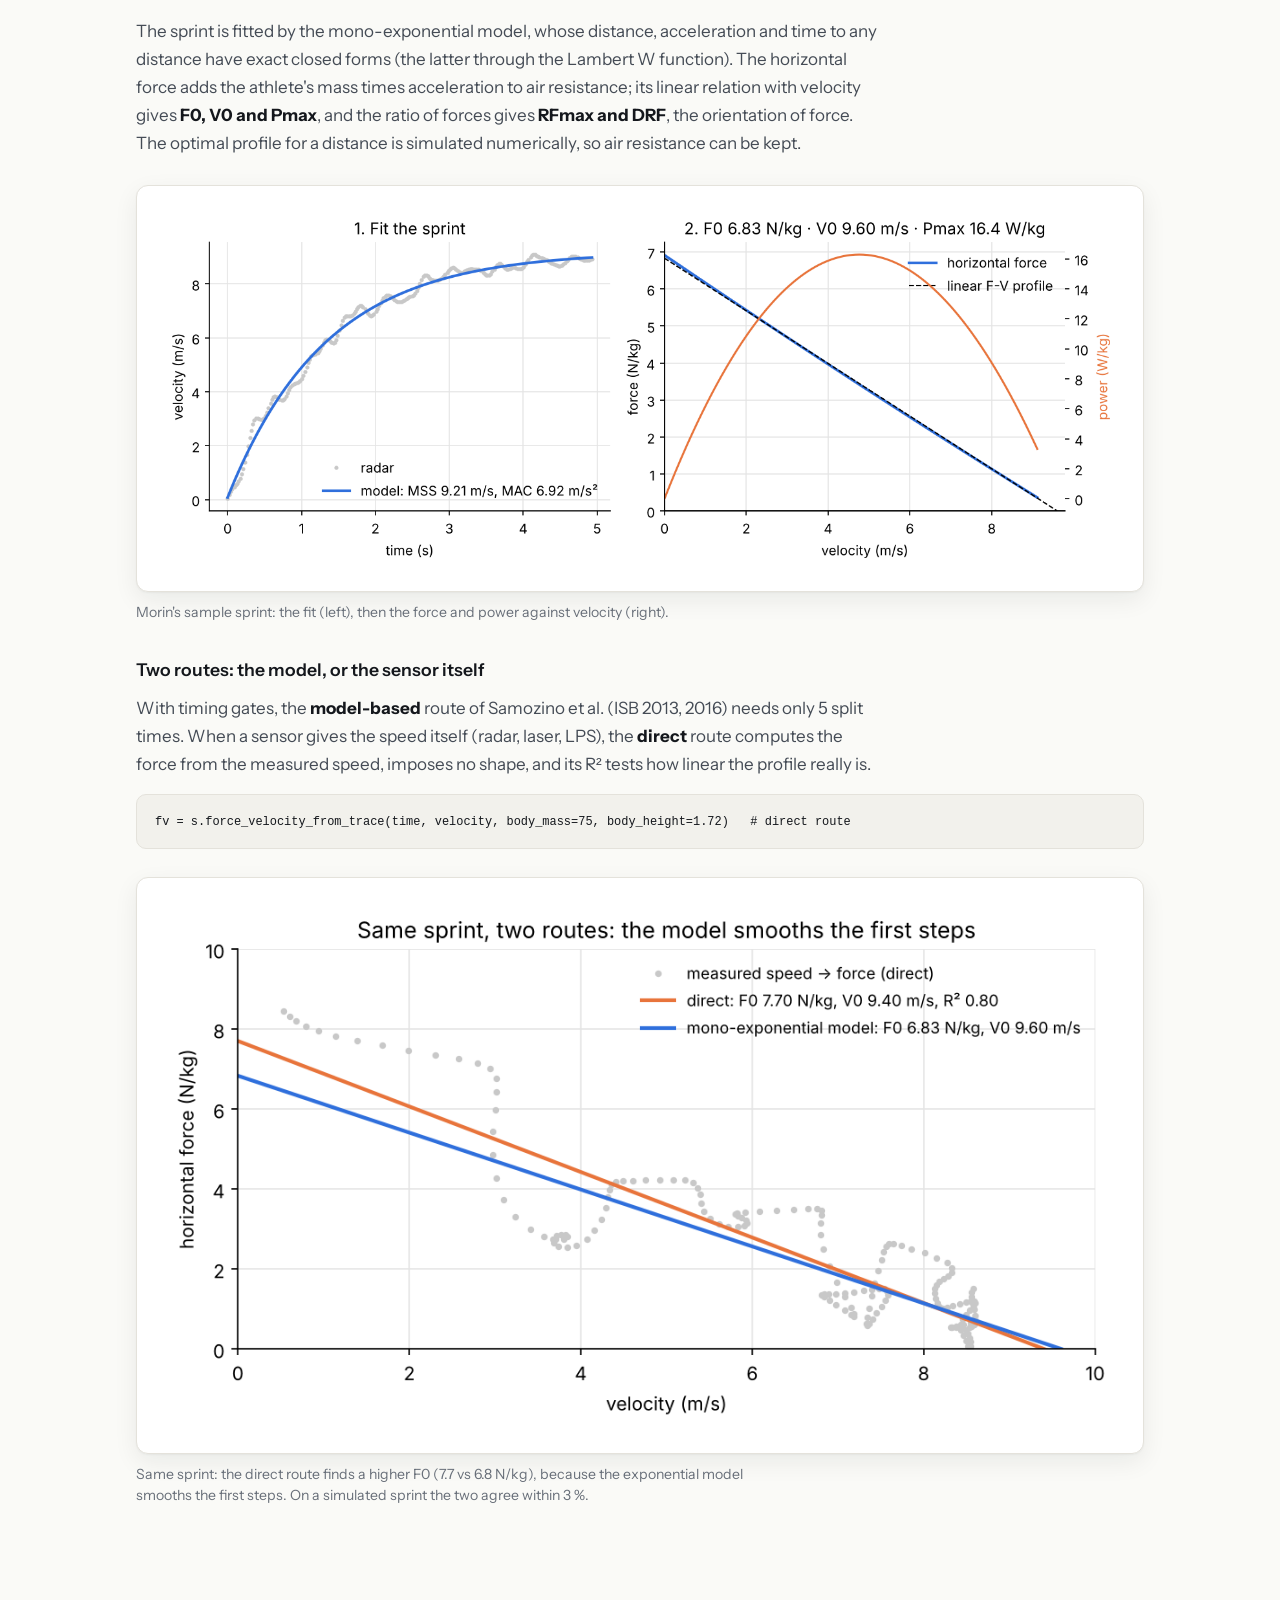
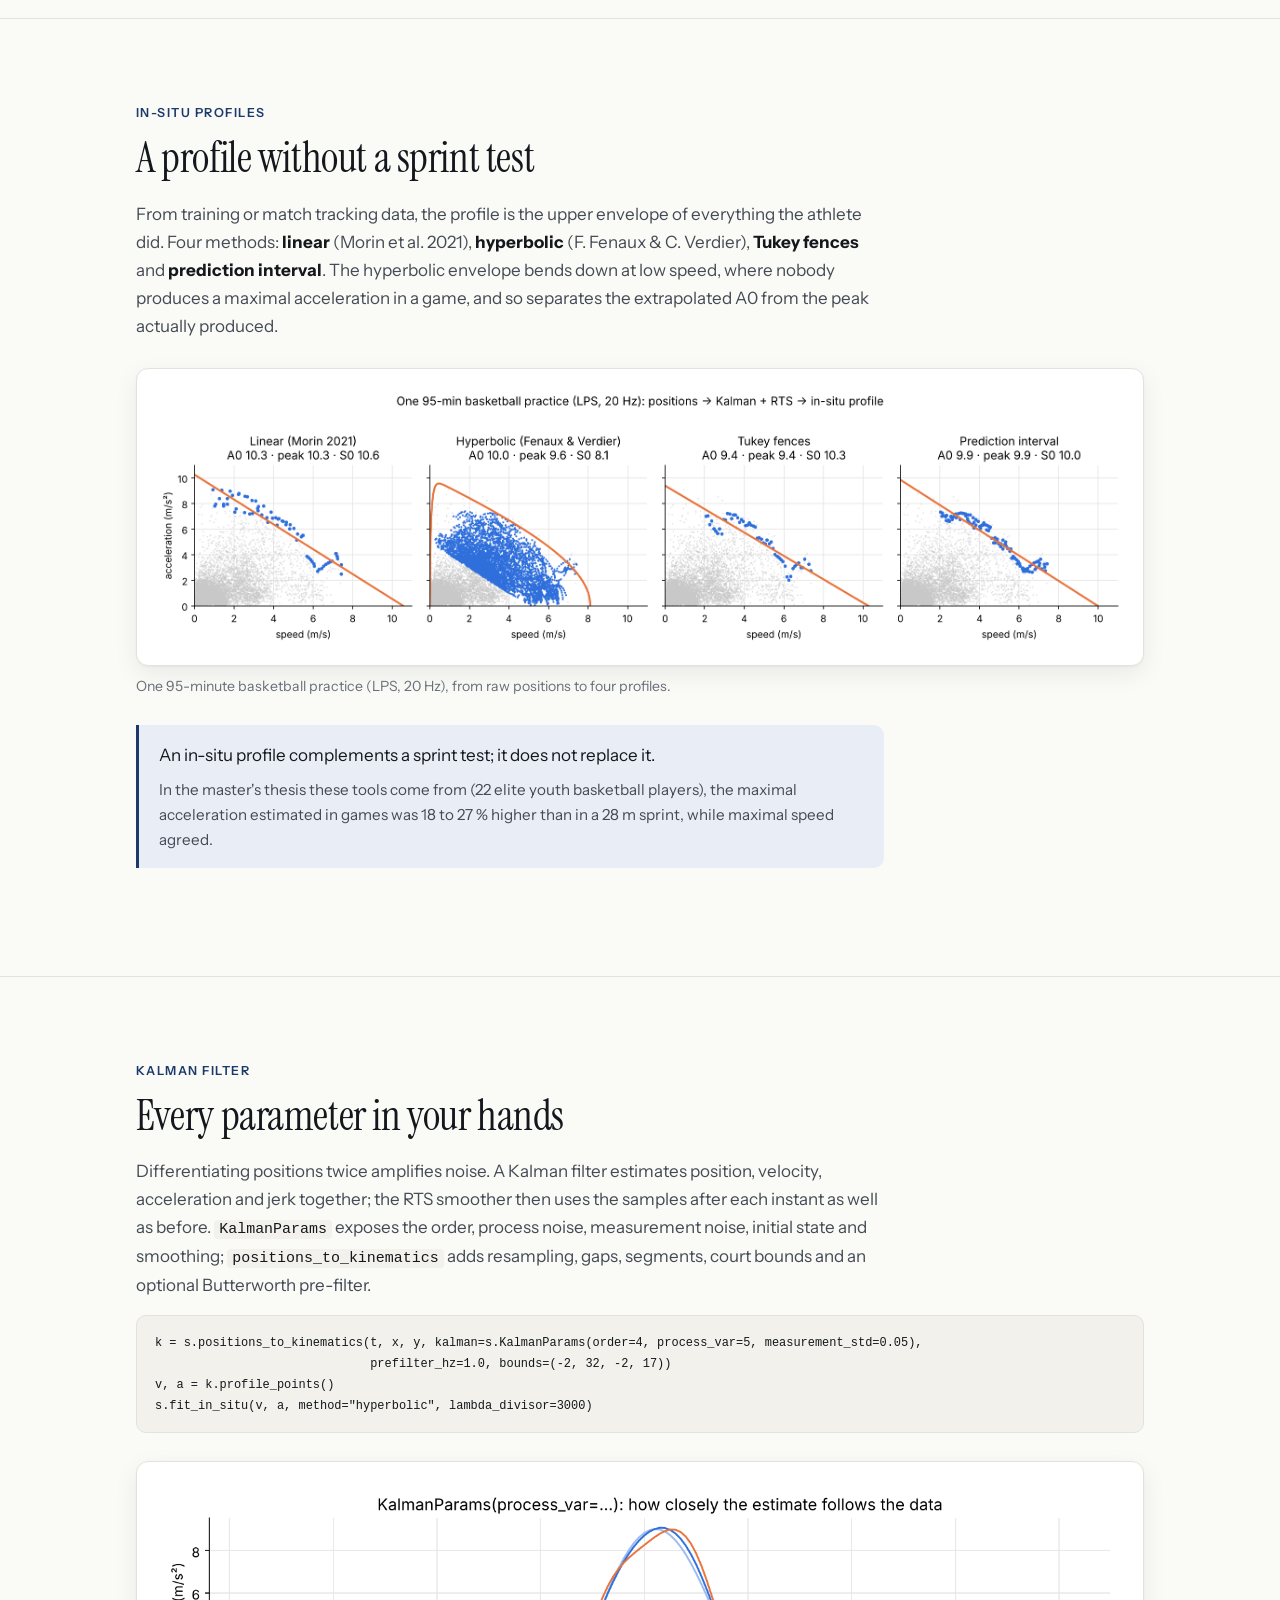
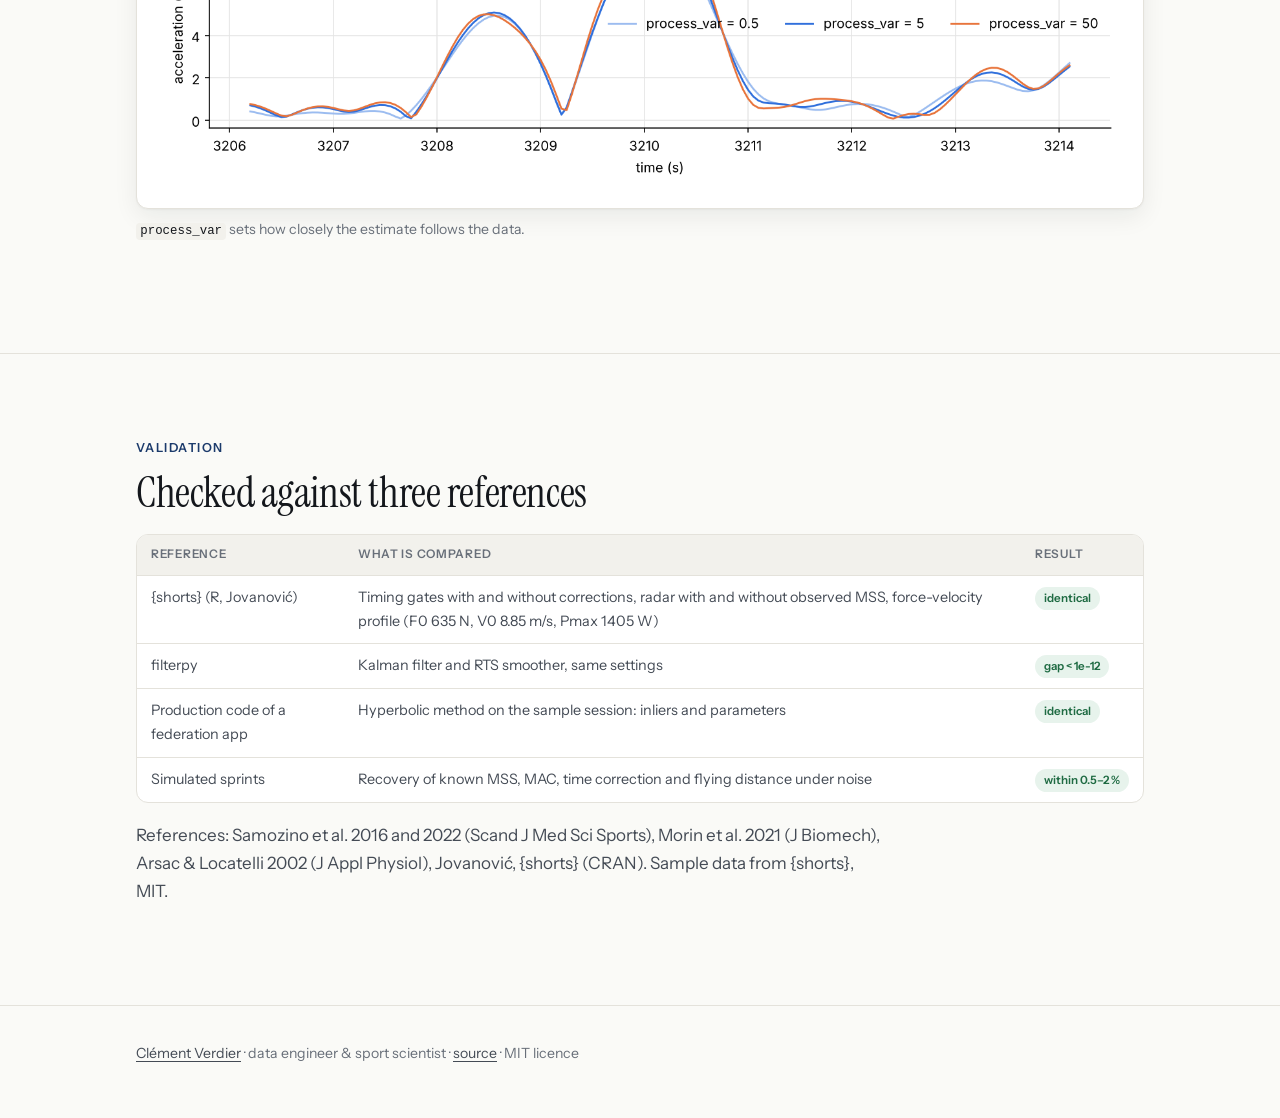
==== commit 2067ef35: "Designed PDF report of the force-velocity profile sprint_report() and `--report` on the CLI: three A" ====
--- a/docs/index.html
+++ b/docs/index.html
@@ -31,7 +31,7 @@
     <a class="bouton creux" href="#start">Get started</a>
   </div>
   <div class="chiffres">
-    <div><b>38</b><span>tests, run on Python 3.10, 3.12 and 3.13 on every push</span></div>
+    <div><b>41</b><span>tests, run on Python 3.10, 3.12 and 3.13 on every push</span></div>
     <div><b>100 %</b><span>of the values published in the {shorts} README recovered</span></div>
     <div><b>10<sup>−12</sup></b><span>largest gap between its Kalman filter and filterpy's</span></div>
     <div><b>2</b><span>dependencies: NumPy and SciPy</span></div>
@@ -50,6 +50,12 @@
 opt = s.optimal_profile(fv, distance=30)                 # FV imbalance +44 %: train velocity</code></pre>
   <div class="prose"><p>Or from the command line:
   <code>sprintfv radar sprint.csv --mass 75 --height 1.72 --distance 30 --clean</code>.</p></div>
+  <h3>A designed PDF report, in one option</h3>
+  <div class="prose"><p>Add <code>--report report.pdf</code> (or call <code>sprint_report</code>): three A4 pages with the key
+  figures, an automatic reading, the sprint, force, power and orientation, the optimal profile and the method. French or English;
+  your organisation and logo are options.</p></div>
+  <div class="boutons"><a class="bouton creux" href="example_report_en.pdf">Example report (EN)</a>
+  <a class="bouton creux" href="example_report_fr.pdf">Exemple de rapport (FR)</a></div>
 </div></section>
 
 <section id="fvp"><div class="enveloppe">
